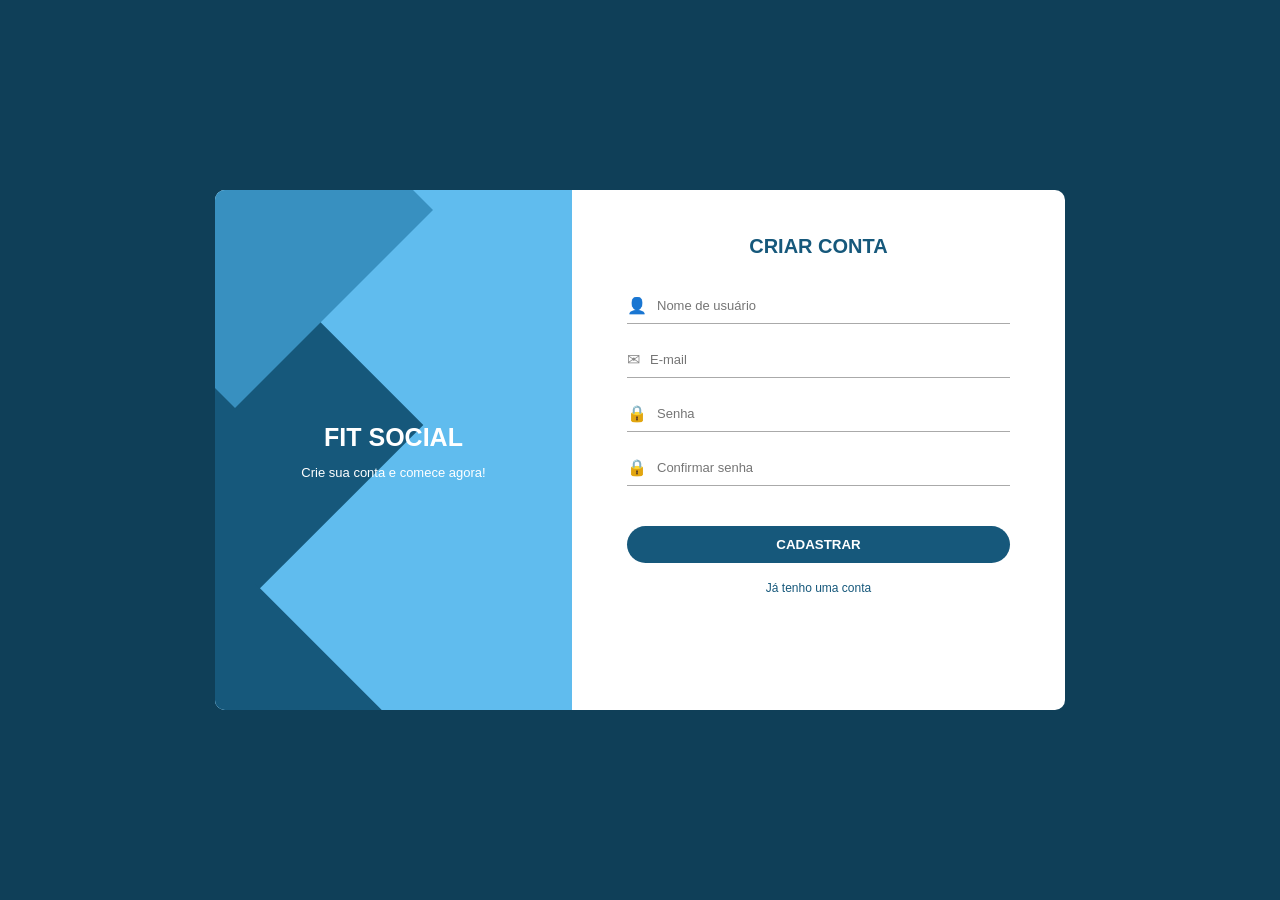
==== cadastro.html @ 0b752c4e "Add files via upload" ====
<!DOCTYPE html>
<html lang="pt-br">

<head>
    <meta charset="UTF-8">
    <meta name="viewport" content="width=device-width, initial-scale=1.0">

    <title>Cadastro - FitSocial</title>

    <style>

        * {
            box-sizing: border-box;
        }

        body {
            margin: 0;

            font-family: Arial, sans-serif;

            background: #0f3f58;

            display: flex;
            justify-content: center;
            align-items: center;

            min-height: 100vh;
        }


        .container {
            width: 850px;
            height: 520px;

            display: flex;

            background: white;

            border-radius: 10px;

            overflow: hidden;
        }


        /* =========================
           LADO ESQUERDO
        ========================= */

        .esquerda {
            width: 42%;

            background: #60bcee;

            position: relative;

            overflow: hidden;

            display: flex;

            align-items: center;
            justify-content: center;
        }


        .forma1 {
            position: absolute;

            width: 330px;
            height: 330px;

            background: #16587B;

            transform: rotate(45deg);

            left: -190px;
            top: 70px;
        }


        .forma2 {
            position: absolute;

            width: 280px;
            height: 280px;

            background: #3890c0;

            transform: rotate(45deg);

            left: -120px;
            top: -120px;
        }


        .forma3 {
            position: absolute;

            width: 250px;
            height: 250px;

            background: #16587B;

            transform: rotate(45deg);

            left: -130px;
            bottom: -130px;
        }


        .texto-esquerda {
            position: relative;

            z-index: 2;

            color: white;

            text-align: center;
        }


        .texto-esquerda h1 {
            font-size: 25px;

            margin-bottom: 10px;
        }


        .texto-esquerda p {
            font-size: 13px;
        }


        /* =========================
           LADO DIREITO
        ========================= */

        .direita {
            width: 58%;

            padding: 45px 55px;

            display: flex;

            flex-direction: column;

            align-items: center;
        }


        h2 {
            color: #16587B;

            font-size: 20px;

            margin: 0 0 30px;
        }


        .formulario {
            width: 100%;
        }


        .campo {
            display: flex;

            align-items: center;

            border-bottom: 1px solid #aaa;

            margin-bottom: 18px;
        }


        .campo span {
            color: #888;

            margin-right: 10px;

            font-size: 16px;
        }


        .campo input {
            width: 100%;

            border: none;

            outline: none;

            padding: 10px 0;

            font-size: 13px;
        }


        .erro {
            color: #d00000;

            font-size: 12px;

            margin-top: -10px;

            margin-bottom: 12px;

            min-height: 15px;
        }


        button {
            width: 100%;

            border: none;

            border-radius: 20px;

            padding: 11px;

            background: #16587B;

            color: white;

            font-weight: bold;

            cursor: pointer;

            margin-top: 5px;
        }


        button:hover {
            background: #124b69;
        }


        .voltar {
            margin-top: 18px;

            font-size: 12px;

            color: #16587B;

            text-decoration: none;
        }


        /* =========================
           RESPONSIVO
        ========================= */

        @media (max-width: 700px) {

            body {
                padding: 20px;
            }


            .container {
                width: 100%;

                height: auto;

                min-height: 520px;
            }


            .esquerda {
                display: none;
            }


            .direita {
                width: 100%;

                padding: 40px 30px;
            }

        }

    </style>

</head>


<body>


    <div class="container">


        <!-- =========================
             LADO ESQUERDO
        ========================= -->

        <div class="esquerda">

            <div class="forma1"></div>

            <div class="forma2"></div>

            <div class="forma3"></div>


            <div class="texto-esquerda">

                <h1>
                    FIT SOCIAL
                </h1>

                <p>
                    Crie sua conta e comece agora!
                </p>

            </div>

        </div>



        <!-- =========================
             LADO DIREITO
        ========================= -->

        <div class="direita">


            <h2>
                CRIAR CONTA
            </h2>


            <div class="formulario">


                <!-- NOME -->

                <div class="campo">

                    <span>👤</span>

                    <input
                        id="nome"
                        type="text"
                        placeholder="Nome de usuário"
                        autocomplete="name"
                    >

                </div>



                <!-- EMAIL -->

                <div class="campo">

                    <span>✉</span>

                    <input
                        id="email"
                        type="email"
                        placeholder="E-mail"
                        autocomplete="email"
                    >

                </div>



                <!-- SENHA -->

                <div class="campo">

                    <span>🔒</span>

                    <input
                        id="senha"
                        type="password"
                        placeholder="Senha"
                        autocomplete="new-password"
                    >

                </div>



                <!-- CONFIRMAR SENHA -->

                <div class="campo">

                    <span>🔒</span>

                    <input
                        id="confirmar"
                        type="password"
                        placeholder="Confirmar senha"
                        autocomplete="new-password"
                    >

                </div>



                <!-- MENSAGEM DE ERRO -->

                <div
                    class="erro"
                    id="erro"
                ></div>



                <!-- CADASTRAR -->

                <button onclick="cadastrar()">

                    CADASTRAR

                </button>


            </div>



            <a
                href="login.html"
                class="voltar"
            >
                Já tenho uma conta
            </a>


        </div>

    </div>



    <script>


        /* =========================
           FUNÇÃO DE CADASTRO
        ========================= */

        function cadastrar() {


            const nome =
                document
                    .getElementById("nome")
                    .value
                    .trim();


            const email =
                document
                    .getElementById("email")
                    .value
                    .trim()
                    .toLowerCase();


            const senha =
                document
                    .getElementById("senha")
                    .value;


            const confirmar =
                document
                    .getElementById("confirmar")
                    .value;


            const erro =
                document
                    .getElementById("erro");


            erro.innerText = "";



            /* =========================
               VALIDAR CAMPOS
            ========================= */

            if (
                !nome ||
                !email ||
                !senha ||
                !confirmar
            ) {

                erro.innerText =
                    "Preencha todos os campos!";

                return;
            }



            /* =========================
               VALIDAR EMAIL
            ========================= */

            if (!email.includes("@")) {

                erro.innerText =
                    "O e-mail precisa ter o @!";

                return;
            }


            if (!email.includes(".")) {

                erro.innerText =
                    "O e-mail precisa ter um ponto (.)!";

                return;
            }



            /* =========================
               VALIDAR SENHA
            ========================= */

            if (senha.length < 4) {

                erro.innerText =
                    "Senha muito curta! Use pelo menos 4 caracteres.";

                return;
            }


            if (senha !== confirmar) {

                erro.innerText =
                    "As senhas não coincidem!";

                return;
            }



            /* =========================
               PEGAR USUÁRIOS EXISTENTES
            ========================= */

            let usuarios = [];


            try {

                usuarios =
                    JSON.parse(
                        localStorage.getItem(
                            "fitSocialUsuarios"
                        )
                    ) || [];

            } catch (e) {

                usuarios = [];

            }



            /* =========================
               VERIFICAR EMAIL EXISTENTE
            ========================= */

            const usuarioExistente =
                usuarios.find(
                    usuario =>
                        usuario.email === email
                );


            if (usuarioExistente) {

                erro.innerText =
                    "Este e-mail já está cadastrado!";

                return;
            }



            /* =========================
               CRIAR NOVO USUÁRIO
            ========================= */

            const usuario = {

                id: Date.now(),

                nome: nome,

                email: email,

                senha: senha,

                fotoPerfil: "",

                seguidores: [],

                seguindo: [],

                dataCadastro:
                    new Date().toISOString()

            };



            /* =========================
               SALVAR USUÁRIO
            ========================= */

            usuarios.push(usuario);


            localStorage.setItem(

                "fitSocialUsuarios",

                JSON.stringify(usuarios)

            );



            /* =========================
               DEFINIR USUÁRIO LOGADO
            ========================= */

            sessionStorage.setItem(

                "usuario",

                JSON.stringify(usuario)

            );



            /* =========================
               MENSAGEM
            ========================= */

            alert(
                "Conta criada com sucesso!"
            );



            /* =========================
               IR PARA O PERFIL
            ========================= */

            window.location.href =
                "perfil.html";

        }


    </script>

</body>

</html>
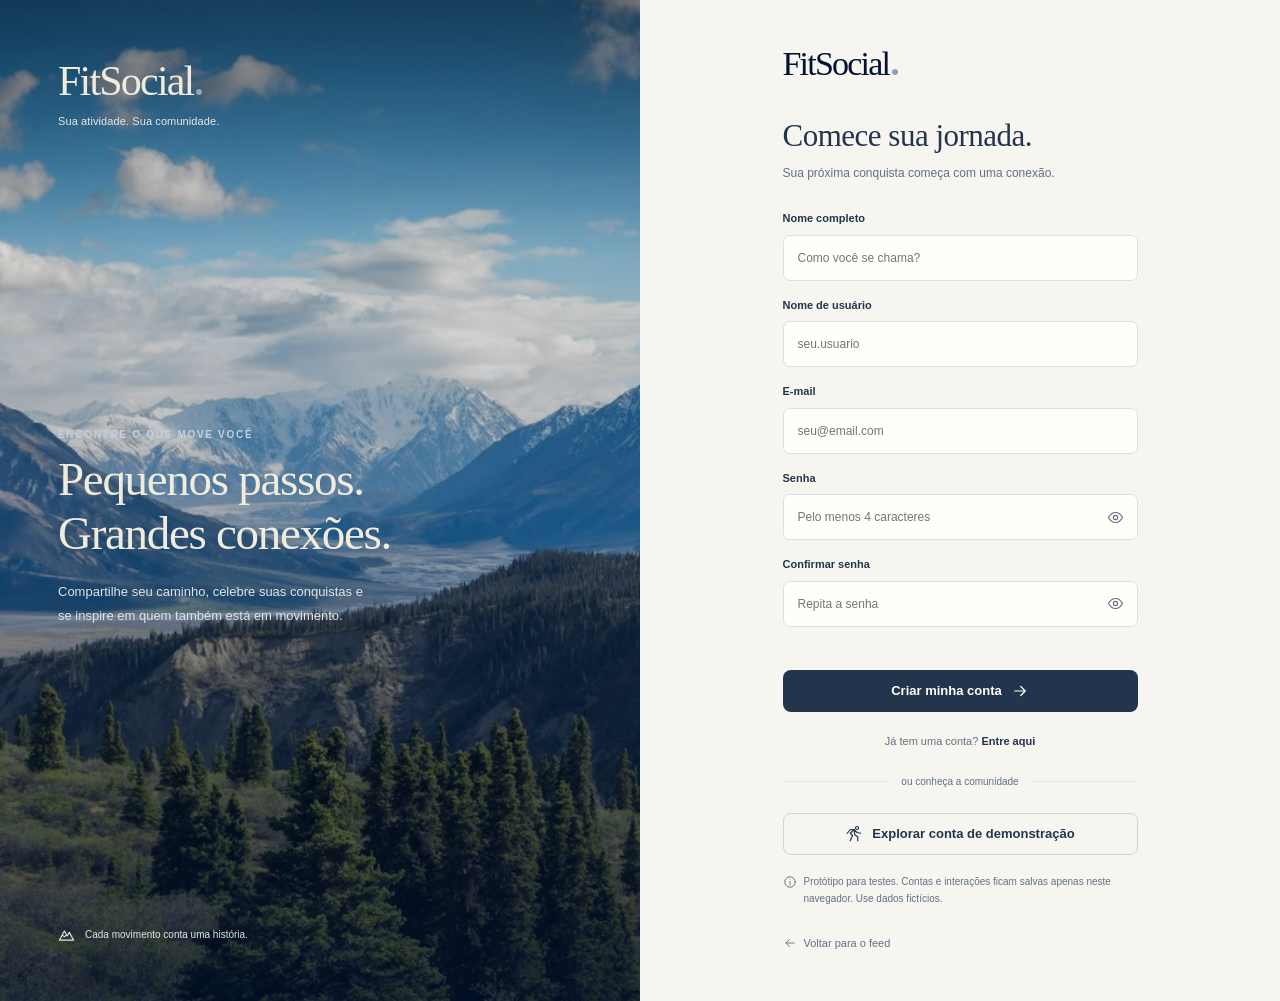
==== commit c050bbb8: "Add files via upload" ====
--- a/cadastro.html
+++ b/cadastro.html
@@ -1,677 +1,28 @@
 <!DOCTYPE html>
-<html lang="pt-br">
-
+<html lang="pt-BR">
 <head>
-    <meta charset="UTF-8">
-    <meta name="viewport" content="width=device-width, initial-scale=1.0">
-
-    <title>Cadastro - FitSocial</title>
-
-    <style>
-
-        * {
-            box-sizing: border-box;
-        }
-
-        body {
-            margin: 0;
-
-            font-family: Arial, sans-serif;
-
-            background: #0f3f58;
-
-            display: flex;
-            justify-content: center;
-            align-items: center;
-
-            min-height: 100vh;
-        }
-
-
-        .container {
-            width: 850px;
-            height: 520px;
-
-            display: flex;
-
-            background: white;
-
-            border-radius: 10px;
-
-            overflow: hidden;
-        }
-
-
-        /* =========================
-           LADO ESQUERDO
-        ========================= */
-
-        .esquerda {
-            width: 42%;
-
-            background: #60bcee;
-
-            position: relative;
-
-            overflow: hidden;
-
-            display: flex;
-
-            align-items: center;
-            justify-content: center;
-        }
-
-
-        .forma1 {
-            position: absolute;
-
-            width: 330px;
-            height: 330px;
-
-            background: #16587B;
-
-            transform: rotate(45deg);
-
-            left: -190px;
-            top: 70px;
-        }
-
-
-        .forma2 {
-            position: absolute;
-
-            width: 280px;
-            height: 280px;
-
-            background: #3890c0;
-
-            transform: rotate(45deg);
-
-            left: -120px;
-            top: -120px;
-        }
-
-
-        .forma3 {
-            position: absolute;
-
-            width: 250px;
-            height: 250px;
-
-            background: #16587B;
-
-            transform: rotate(45deg);
-
-            left: -130px;
-            bottom: -130px;
-        }
-
-
-        .texto-esquerda {
-            position: relative;
-
-            z-index: 2;
-
-            color: white;
-
-            text-align: center;
-        }
-
-
-        .texto-esquerda h1 {
-            font-size: 25px;
-
-            margin-bottom: 10px;
-        }
-
-
-        .texto-esquerda p {
-            font-size: 13px;
-        }
-
-
-        /* =========================
-           LADO DIREITO
-        ========================= */
-
-        .direita {
-            width: 58%;
-
-            padding: 45px 55px;
-
-            display: flex;
-
-            flex-direction: column;
-
-            align-items: center;
-        }
-
-
-        h2 {
-            color: #16587B;
-
-            font-size: 20px;
-
-            margin: 0 0 30px;
-        }
-
-
-        .formulario {
-            width: 100%;
-        }
-
-
-        .campo {
-            display: flex;
-
-            align-items: center;
-
-            border-bottom: 1px solid #aaa;
-
-            margin-bottom: 18px;
-        }
-
-
-        .campo span {
-            color: #888;
-
-            margin-right: 10px;
-
-            font-size: 16px;
-        }
-
-
-        .campo input {
-            width: 100%;
-
-            border: none;
-
-            outline: none;
-
-            padding: 10px 0;
-
-            font-size: 13px;
-        }
-
-
-        .erro {
-            color: #d00000;
-
-            font-size: 12px;
-
-            margin-top: -10px;
-
-            margin-bottom: 12px;
-
-            min-height: 15px;
-        }
-
-
-        button {
-            width: 100%;
-
-            border: none;
-
-            border-radius: 20px;
-
-            padding: 11px;
-
-            background: #16587B;
-
-            color: white;
-
-            font-weight: bold;
-
-            cursor: pointer;
-
-            margin-top: 5px;
-        }
-
-
-        button:hover {
-            background: #124b69;
-        }
-
-
-        .voltar {
-            margin-top: 18px;
-
-            font-size: 12px;
-
-            color: #16587B;
-
-            text-decoration: none;
-        }
-
-
-        /* =========================
-           RESPONSIVO
-        ========================= */
-
-        @media (max-width: 700px) {
-
-            body {
-                padding: 20px;
-            }
-
-
-            .container {
-                width: 100%;
-
-                height: auto;
-
-                min-height: 520px;
-            }
-
-
-            .esquerda {
-                display: none;
-            }
-
-
-            .direita {
-                width: 100%;
-
-                padding: 40px 30px;
-            }
-
-        }
-
-    </style>
-
+  <meta charset="UTF-8">
+  <meta name="viewport" content="width=device-width, initial-scale=1, viewport-fit=cover">
+  <meta name="theme-color" content="#23354d">
+  <meta name="description" content="FitSocial: sua atividade, sua comunidade. Compartilhe seus esportes e celebre cada conquista.">
+  <title>Criar conta | FitSocial</title>
+  <link rel="icon" href="img/favicon.svg" type="image/svg+xml">
+  <link rel="stylesheet" href="css/app.css">
+  <link rel="stylesheet" href="css/responsive.css">
+  <script src="data/exemplos.js" defer></script>
+  <script src="js/icons.js" defer></script>
+  <script src="js/store.js" defer></script>
+  <script src="js/app.js" defer></script>
+  <script src="js/feed.js" defer></script>
+  <script src="js/community.js" defer></script>
+  <script src="js/compose.js" defer></script>
+  <script src="js/auth.js" defer></script>
 </head>
-
-
-<body>
-
-
-    <div class="container">
-
-
-        <!-- =========================
-             LADO ESQUERDO
-        ========================= -->
-
-        <div class="esquerda">
-
-            <div class="forma1"></div>
-
-            <div class="forma2"></div>
-
-            <div class="forma3"></div>
-
-
-            <div class="texto-esquerda">
-
-                <h1>
-                    FIT SOCIAL
-                </h1>
-
-                <p>
-                    Crie sua conta e comece agora!
-                </p>
-
-            </div>
-
-        </div>
-
-
-
-        <!-- =========================
-             LADO DIREITO
-        ========================= -->
-
-        <div class="direita">
-
-
-            <h2>
-                CRIAR CONTA
-            </h2>
-
-
-            <div class="formulario">
-
-
-                <!-- NOME -->
-
-                <div class="campo">
-
-                    <span>👤</span>
-
-                    <input
-                        id="nome"
-                        type="text"
-                        placeholder="Nome de usuário"
-                        autocomplete="name"
-                    >
-
-                </div>
-
-
-
-                <!-- EMAIL -->
-
-                <div class="campo">
-
-                    <span>✉</span>
-
-                    <input
-                        id="email"
-                        type="email"
-                        placeholder="E-mail"
-                        autocomplete="email"
-                    >
-
-                </div>
-
-
-
-                <!-- SENHA -->
-
-                <div class="campo">
-
-                    <span>🔒</span>
-
-                    <input
-                        id="senha"
-                        type="password"
-                        placeholder="Senha"
-                        autocomplete="new-password"
-                    >
-
-                </div>
-
-
-
-                <!-- CONFIRMAR SENHA -->
-
-                <div class="campo">
-
-                    <span>🔒</span>
-
-                    <input
-                        id="confirmar"
-                        type="password"
-                        placeholder="Confirmar senha"
-                        autocomplete="new-password"
-                    >
-
-                </div>
-
-
-
-                <!-- MENSAGEM DE ERRO -->
-
-                <div
-                    class="erro"
-                    id="erro"
-                ></div>
-
-
-
-                <!-- CADASTRAR -->
-
-                <button onclick="cadastrar()">
-
-                    CADASTRAR
-
-                </button>
-
-
-            </div>
-
-
-
-            <a
-                href="login.html"
-                class="voltar"
-            >
-                Já tenho uma conta
-            </a>
-
-
-        </div>
-
-    </div>
-
-
-
-    <script>
-
-
-        /* =========================
-           FUNÇÃO DE CADASTRO
-        ========================= */
-
-        function cadastrar() {
-
-
-            const nome =
-                document
-                    .getElementById("nome")
-                    .value
-                    .trim();
-
-
-            const email =
-                document
-                    .getElementById("email")
-                    .value
-                    .trim()
-                    .toLowerCase();
-
-
-            const senha =
-                document
-                    .getElementById("senha")
-                    .value;
-
-
-            const confirmar =
-                document
-                    .getElementById("confirmar")
-                    .value;
-
-
-            const erro =
-                document
-                    .getElementById("erro");
-
-
-            erro.innerText = "";
-
-
-
-            /* =========================
-               VALIDAR CAMPOS
-            ========================= */
-
-            if (
-                !nome ||
-                !email ||
-                !senha ||
-                !confirmar
-            ) {
-
-                erro.innerText =
-                    "Preencha todos os campos!";
-
-                return;
-            }
-
-
-
-            /* =========================
-               VALIDAR EMAIL
-            ========================= */
-
-            if (!email.includes("@")) {
-
-                erro.innerText =
-                    "O e-mail precisa ter o @!";
-
-                return;
-            }
-
-
-            if (!email.includes(".")) {
-
-                erro.innerText =
-                    "O e-mail precisa ter um ponto (.)!";
-
-                return;
-            }
-
-
-
-            /* =========================
-               VALIDAR SENHA
-            ========================= */
-
-            if (senha.length < 4) {
-
-                erro.innerText =
-                    "Senha muito curta! Use pelo menos 4 caracteres.";
-
-                return;
-            }
-
-
-            if (senha !== confirmar) {
-
-                erro.innerText =
-                    "As senhas não coincidem!";
-
-                return;
-            }
-
-
-
-            /* =========================
-               PEGAR USUÁRIOS EXISTENTES
-            ========================= */
-
-            let usuarios = [];
-
-
-            try {
-
-                usuarios =
-                    JSON.parse(
-                        localStorage.getItem(
-                            "fitSocialUsuarios"
-                        )
-                    ) || [];
-
-            } catch (e) {
-
-                usuarios = [];
-
-            }
-
-
-
-            /* =========================
-               VERIFICAR EMAIL EXISTENTE
-            ========================= */
-
-            const usuarioExistente =
-                usuarios.find(
-                    usuario =>
-                        usuario.email === email
-                );
-
-
-            if (usuarioExistente) {
-
-                erro.innerText =
-                    "Este e-mail já está cadastrado!";
-
-                return;
-            }
-
-
-
-            /* =========================
-               CRIAR NOVO USUÁRIO
-            ========================= */
-
-            const usuario = {
-
-                id: Date.now(),
-
-                nome: nome,
-
-                email: email,
-
-                senha: senha,
-
-                fotoPerfil: "",
-
-                seguidores: [],
-
-                seguindo: [],
-
-                dataCadastro:
-                    new Date().toISOString()
-
-            };
-
-
-
-            /* =========================
-               SALVAR USUÁRIO
-            ========================= */
-
-            usuarios.push(usuario);
-
-
-            localStorage.setItem(
-
-                "fitSocialUsuarios",
-
-                JSON.stringify(usuarios)
-
-            );
-
-
-
-            /* =========================
-               DEFINIR USUÁRIO LOGADO
-            ========================= */
-
-            sessionStorage.setItem(
-
-                "usuario",
-
-                JSON.stringify(usuario)
-
-            );
-
-
-
-            /* =========================
-               MENSAGEM
-            ========================= */
-
-            alert(
-                "Conta criada com sucesso!"
-            );
-
-
-
-            /* =========================
-               IR PARA O PERFIL
-            ========================= */
-
-            window.location.href =
-                "perfil.html";
-
-        }
-
-
-    </script>
-
+<body data-page="register">
+  <a class="skip-link" href="#main">Ir para o conteúdo</a>
+  <div id="app"><div class="loading">FitSocial <span>Preparando sua comunidade...</span></div></div>
+  <div id="toast" class="toast" role="status" aria-live="polite"></div>
+  <dialog id="modal" aria-labelledby="modal-title"></dialog>
+  <noscript>Ative o JavaScript para usar o FitSocial. Seus dados são salvos neste navegador.</noscript>
 </body>
-
-</html>+</html>
--- a/css/app.css
+++ b/css/app.css
@@ -0,0 +1,353 @@
+:root {
+  --moonlight: #f0ecdd;
+  --frost: #8ba3c5;
+  --steel: #495b7d;
+  --storm: #23354d;
+  --oxford: #02122f;
+  --bg: #f6f5f0;
+  --surface: #fffefa;
+  --text: #23354d;
+  --muted: #647084;
+  --line: #e5e6e2;
+  --soft: #edf1f5;
+  --danger: #a24146;
+  --radius: 14px;
+}
+* { box-sizing: border-box; }
+html { scroll-behavior: smooth; }
+body { margin: 0; font-family: 'Segoe UI', Arial, sans-serif; color: var(--text); background: var(--bg); font-size: 14px; line-height: 1.5; }
+button, input, textarea, select { font: inherit; }
+button, a, input, select, textarea { -webkit-tap-highlight-color: transparent; }
+button, a { touch-action: manipulation; }
+button { cursor: pointer; }
+button:disabled { opacity: .55; cursor: wait; }
+a { color: inherit; text-decoration: none; }
+a:hover { color: var(--steel); }
+button { color: inherit; }
+img { display: block; max-width: 100%; }
+button { border: 0; background: none; }
+h1, h2, h3, p { margin: 0; }
+h1, h2, h3 { line-height: 1.25; }
+input, textarea, select { min-width: 0; }
+input, textarea, select { color: var(--text); }
+textarea { resize: vertical; }
+:focus-visible { outline: 3px solid var(--frost); outline-offset: 4px; }
+::selection { background: #dbe4ef; }
+[hidden] { display: none !important; }
+.icon { width: 22px; height: 22px; flex: 0 0 auto; vertical-align: middle; }
+.sr-only { position: absolute; width: 1px; height: 1px; padding: 0; margin: -1px; overflow: hidden; clip: rect(0, 0, 0, 0); white-space: nowrap; border: 0; }
+.skip-link { position: fixed; top: -100px; left: 16px; z-index: 100; background: var(--storm); color: white; padding: 12px; border-radius: 8px; }
+.skip-link:focus { top: 12px; }
+.loading { min-height: 100vh; display: flex; flex-direction: column; align-items: center; justify-content: center; font: 38px Georgia, serif; gap: 12px; }
+.loading span { font: 14px 'Segoe UI', sans-serif; color: var(--muted); }
+.brand { font: 37px Georgia, 'Times New Roman', serif; letter-spacing: -1.8px; display: inline-flex; align-items: baseline; color: var(--oxford); line-height: 1.1; }
+.brand-dot { width: 6px; height: 6px; border-radius: 50%; background: var(--frost); display: inline-block; margin-left: 3px; }
+.brand-caption { font-size: 11px; color: var(--muted); margin-top: 9px; letter-spacing: .1px; }
+.sidebar { position: fixed; z-index: 20; inset: 0 auto 0 0; width: 244px; padding: 40px 26px 22px; background: var(--surface); border-right: 1px solid var(--line); display: flex; flex-direction: column; }
+.sidebar nav { display: flex; flex-direction: column; gap: 9px; margin-top: 46px; }
+.nav-link { display: flex; align-items: center; gap: 15px; padding: 13px 17px; border-radius: 9px; color: var(--muted); font-weight: 500; transition: background .15s, color .15s; }
+.nav-link:hover { background: var(--soft); color: var(--storm); }
+.nav-link.active { background: #e8eef4; color: var(--storm); font-weight: 650; }
+.nav-link.active .icon { stroke-width: 2; }
+.sidebar .nav-create { display: none; }
+.button { background: var(--storm); color: #fffefa; border: 1px solid transparent; border-radius: 8px; padding: 11px 18px; display: inline-flex; align-items: center; justify-content: center; gap: 9px; font-weight: 600; font-size: 13px; line-height: 1.4; transition: background .15s, transform .15s; text-align: center; min-height: 42px; }
+.button:hover { background: var(--oxford); color: white; }
+.button .icon { width: 18px; height: 18px; }
+.button.secondary { background: #e9eef3; color: var(--steel); border-color: transparent; }
+.button.secondary:hover { background: #dce5ef; color: var(--storm); }
+.button.outline { background: transparent; border-color: #ccd2dc; color: var(--storm); }
+.button.outline:hover { background: var(--soft); }
+.button.full { width: 100%; }
+.button.compact { min-height: 32px; padding: 6px 11px; font-size: 11px; gap: 4px; border-radius: 6px; }
+.button.compact .icon { width: 13px; height: 13px; }
+.button.following { background: transparent; color: var(--muted); border-color: var(--line); }
+.button.following:hover { background: var(--soft); }
+.publish-sidebar { margin-top: 30px; min-height: 44px; }
+.sidebar-bottom { margin-top: auto; padding-top: 35px; }
+.sidebar-note { padding: 20px 16px; border: 1px solid var(--line); border-radius: 10px; background: var(--bg); margin-bottom: 26px; }
+.sidebar-note > .icon { color: var(--steel); width: 32px; height: 32px; margin-bottom: 10px; }
+.sidebar-note p { font-size: 12px; color: var(--muted); line-height: 1.8; }
+.sidebar-note strong { color: var(--steel); font-weight: 500; }
+.account { display: flex; gap: 10px; align-items: center; padding-top: 20px; border-top: 1px solid var(--line); }
+.account > span:not(.avatar) { min-width: 0; flex: 1; }
+.account strong { display: block; font-size: 12px; overflow: hidden; text-overflow: ellipsis; white-space: nowrap; }
+.account small { display: block; font-size: 10px; color: var(--muted); }
+.account > .icon { width: 15px; height: 15px; }
+.logout-link { margin: 15px 0 0 49px; display: flex; gap: 6px; align-items: center; font-size: 11px; color: var(--muted); }
+.logout-link .icon { width: 14px; height: 14px; }
+.demo-sidebar { margin-top: 10px; width: 100%; font-size: 11px !important; }
+.workspace { margin-left: 244px; }
+.topbar { height: 80px; padding: 0 44px; border-bottom: 1px solid var(--line); display: flex; align-items: center; justify-content: space-between; background: var(--surface); }
+.topbar-label { font-size: 12px; color: var(--muted); }
+.topbar-right { display: flex; gap: 20px; align-items: center; }
+.today { color: var(--muted); font-size: 11px; }
+.topbar-divider { height: 20px; width: 1px; background: var(--line); }
+.icon-button { min-width: 36px; height: 36px; display: inline-flex; align-items: center; justify-content: center; border-radius: 8px; padding: 7px; }
+.icon-button:hover { background: var(--soft); }
+.mobile-brand, .mobile-nav { display: none; }
+.main { padding: 34px 44px 24px; max-width: 1320px; margin: 0 auto; min-height: calc(100vh - 146px); }
+.page-header { display: flex; justify-content: space-between; align-items: center; gap: 20px; margin-bottom: 30px; }
+.eyebrow { font-size: 10px; font-weight: 600; text-transform: uppercase; letter-spacing: 1.7px; color: var(--steel); margin-bottom: 10px; display: block; }
+.page-title { font: 34px Georgia, 'Times New Roman', serif; letter-spacing: -.8px; color: var(--storm); }
+.page-subtitle { margin-top: 9px; font-size: 12px; color: var(--muted); }
+.feed-layout { display: grid; grid-template-columns: minmax(0, 1fr) 288px; gap: 26px; align-items: start; }
+.feed-column { min-width: 0; }
+.card { background: var(--surface); border: 1px solid var(--line); border-radius: var(--radius); }
+.composer-shortcut { padding: 16px 19px; margin-bottom: 22px; display: flex; align-items: center; gap: 12px; }
+.composer-shortcut > a:nth-child(2) { flex: 1; padding: 10px 13px; border-radius: 7px; font-size: 12px; color: var(--muted); background: var(--bg); }
+.composer-shortcut .icon-button { color: var(--steel); }
+.avatar { width: 41px; height: 41px; border-radius: 50%; display: inline-flex; align-items: center; justify-content: center; flex: 0 0 auto; background: #e2e8ef; color: var(--steel); overflow: hidden; font-weight: 600; font-size: 13px; }
+.avatar img { width: 100%; height: 100%; object-fit: cover; }
+.avatar.small-avatar { width: 32px; height: 32px; font-size: 10px; }
+.avatar.large-avatar { width: 92px; height: 92px; font-size: 27px; border: 5px solid var(--surface); box-shadow: 0 0 0 1px var(--line); }
+.feed-tabs { display: flex; gap: 25px; align-items: center; border-bottom: 1px solid var(--line); margin-bottom: 21px; }
+.tab { padding: 0 3px 14px; font-size: 12px; color: var(--muted); border-bottom: 2px solid transparent; display: inline-flex; align-items: center; justify-content: center; gap: 7px; }
+.tab.active { border-color: var(--storm); color: var(--storm); font-weight: 650; }
+.tab .icon { width: 16px; height: 16px; }
+.feed-count { margin-left: auto; font-size: 10px; color: var(--muted); padding-bottom: 12px; }
+.post { margin-bottom: 21px; overflow: hidden; }
+.post-header { display: flex; justify-content: space-between; align-items: center; gap: 10px; padding: 20px 21px 0; }
+.person-link { display: flex; align-items: center; gap: 11px; min-width: 0; }
+.person-info { min-width: 0; display: flex; flex-direction: column; }
+.person-info strong { font-size: 12px; font-weight: 650; overflow-wrap: anywhere; }
+.person-info > span { font-size: 10px; color: var(--muted); margin-top: 3px; }
+.post-caption { margin: 15px 21px 17px; line-height: 1.8; font-size: 12px; white-space: pre-wrap; overflow-wrap: anywhere; }
+.post-photos { display: flex; overflow-x: auto; scroll-snap-type: x mandatory; }
+.photo-button { padding: 0; width: 100%; flex: 0 0 100%; scroll-snap-align: start; background: var(--soft); overflow: hidden; }
+.photo-button img { width: 100%; height: 290px; object-fit: cover; }
+.multiple-photos .photo-button { flex-basis: 88%; border-right: 4px solid var(--surface); }
+.activity-strip { padding: 13px 21px; margin: 0 0 0; display: flex; align-items: center; justify-content: space-between; gap: 10px; background: #f0f3f5; }
+.activity-sport { display: inline-flex; gap: 7px; align-items: center; font-size: 11px; font-weight: 600; }
+.activity-sport .icon { width: 19px; height: 19px; color: var(--steel); }
+.activity-metrics { display: flex; align-items: center; gap: 16px; font-size: 10px; color: var(--muted); }
+.activity-metrics > span { display: inline-flex; gap: 4px; align-items: center; }
+.activity-metrics strong { font-weight: 650; color: var(--storm); font-size: 12px; }
+.activity-metrics .icon { width: 13px; height: 13px; }
+.post-location { padding: 10px 21px 0; display: flex; align-items: center; gap: 5px; font-size: 10px; color: var(--muted); overflow-wrap: anywhere; }
+.post-location .icon { width: 13px; height: 13px; }
+.post-actions { display: flex; gap: 20px; align-items: center; margin: 12px 21px 0; padding: 11px 0 13px; border-top: 1px solid var(--line); }
+.post-action { padding: 4px 0; display: inline-flex; align-items: center; gap: 7px; font-size: 10px; color: var(--muted); min-height: 29px; }
+.post-action .icon { width: 19px; height: 19px; }
+.post-action:hover { color: var(--storm); }
+.post-action.liked { color: #a54e5b; }
+.post-action.liked .icon { fill: #a54e5b; }
+.share-action { margin-left: auto; }
+.side-panel { padding: 21px; margin-bottom: 20px; }
+.section-heading { display: flex; align-items: center; justify-content: space-between; gap: 10px; margin-bottom: 18px; }
+.section-heading h2, .section-heading h3 { font-size: 13px; font-weight: 650; }
+.section-heading > a { font-size: 10px; color: var(--steel); }
+.section-heading > span { font-size: 9px; color: var(--muted); }
+.movement-panel { background: var(--storm); color: var(--moonlight); border-color: var(--storm); position: relative; overflow: hidden; }
+.movement-panel .eyebrow { color: #bdcce0; font-size: 9px; letter-spacing: 1.3px; }
+.movement-panel h2 { font: 23px Georgia, serif; }
+.movement-stats { display: grid; grid-template-columns: 1fr 1fr; margin: 24px 0 18px; }
+.movement-stats > div + div { border-left: 1px solid #536074; padding-left: 20px; }
+.movement-stats strong { display: block; font-weight: 500; font-size: 26px; line-height: 1.2; }
+.movement-stats strong small { font-size: 11px; font-weight: 400; color: #bdcce0; }
+.movement-stats span { display: block; font-size: 10px; margin-top: 7px; color: #bdcce0; }
+.movement-panel > p { border-top: 1px solid #536074; padding-top: 13px; font-size: 10px; color: #bdcce0; }
+.movement-panel > p.guest-movement { margin: 18px 0; line-height: 1.8; }
+.user-row { display: flex; align-items: center; justify-content: space-between; gap: 10px; padding: 12px 0; }
+.user-row + .user-row { border-top: 1px solid var(--line); }
+.side-panel .user-row { padding: 10px 0; }
+.side-panel .avatar { width: 33px; height: 33px; }
+.side-panel .person-link { gap: 9px; }
+.side-panel .person-info strong { font-size: 11px; }
+.side-panel .person-info > span { font-size: 9px; }
+.side-panel .follow-button { padding: 5px 8px; font-size: 10px; }
+.side-panel .follow-button .icon { display: none; }
+.sport-chips { display: flex; flex-wrap: wrap; gap: 8px; }
+.sport-chip { display: inline-flex; gap: 5px; align-items: center; border: 1px solid var(--line); border-radius: 6px; padding: 7px 9px; font-size: 10px; color: var(--steel); background: var(--surface); }
+.sport-chip .icon { width: 15px; height: 15px; }
+.sport-chip:hover, .sport-chip.active { background: #e6edf4; border-color: #c3cfde; color: var(--storm); }
+.community-note { display: flex; gap: 9px; align-items: flex-start; padding: 0 10px; font-size: 10px; line-height: 1.8; color: var(--muted); }
+.community-note .icon { width: 16px; height: 16px; margin-top: 2px; }
+.page-footer { font-size: 10px; display: flex; gap: 10px; align-items: center; justify-content: center; color: var(--muted); padding: 16px 24px 25px; }
+.page-footer span { font-family: Georgia, serif; color: var(--steel); font-size: 13px; }
+.text-button { padding: 0; color: var(--steel); font-size: 12px; font-weight: 600; }
+.text-button:hover { text-decoration: underline; }
+.muted { color: var(--muted); }
+.small { font-size: 11px; }
+.center { text-align: center; }
+.empty-state { padding: 45px 22px; text-align: center; }
+.empty-state > .icon { color: var(--frost); width: 39px; height: 39px; margin-bottom: 15px; }
+.empty-state h3 { font-size: 16px; margin-bottom: 9px; }
+.empty-state p { color: var(--muted); font-size: 12px; max-width: 360px; margin: 0 auto 20px; }
+.empty-state .button { margin-top: 5px; }
+.search-field { display: flex; gap: 10px; align-items: center; border: 1px solid var(--line); background: var(--surface); border-radius: 9px; padding: 12px 15px; }
+.search-field .icon { width: 19px; height: 19px; color: var(--muted); }
+.search-field input { background: transparent; border: 0; outline: 0; width: 100%; font-size: 12px; }
+.search-field:focus-within { border-color: var(--frost); box-shadow: 0 0 0 3px #8ba3c522; }
+.explore-search { margin-bottom: 24px; max-width: 680px; }
+.explore-tabs { margin-bottom: 23px; }
+.explore-layout { display: grid; grid-template-columns: minmax(0, 1fr) 300px; gap: 26px; }
+.people-card { padding: 6px 22px; }
+.people-card .user-row { padding: 19px 0; }
+.people-card .person-info strong { font-size: 13px; }
+.people-card .person-info > span { font-size: 11px; }
+.search-section { margin-top: 28px; }
+.search-section > h2 { margin-bottom: 17px; font-size: 16px; }
+.sport-grid { display: grid; grid-template-columns: repeat(3, minmax(0, 1fr)); gap: 13px; }
+.sport-tile { padding: 22px 16px; text-align: left; transition: border-color .15s; display: flex; flex-direction: column; gap: 9px; }
+.sport-tile:hover, .sport-tile.active { border-color: var(--frost); background: #edf1f5; }
+.sport-tile > .icon { width: 30px; height: 30px; color: var(--steel); margin-bottom: 8px; }
+.sport-tile strong { font-size: 13px; }
+.sport-tile small { font-size: 10px; color: var(--muted); }
+.selected-sport-bar { display: flex; align-items: center; gap: 10px; margin-bottom: 20px; font-size: 13px; }
+.selected-sport-bar button { margin-left: auto; }
+.narrow-page { max-width: 760px; margin: auto; }
+.compose-card { padding: 26px; }
+.compose-author { margin-bottom: 23px; }
+.compose-tabs { margin-bottom: 25px; }
+.field { display: flex; flex-direction: column; gap: 8px; margin-bottom: 19px; font-size: 12px; font-weight: 600; }
+.field > small, .field-hint { color: var(--muted); font-size: 10px; font-weight: 400; line-height: 1.6; }
+.field input, .field textarea, .field select { width: 100%; border: 1px solid #dde0e3; background: #fbfaf7; border-radius: 7px; padding: 12px; outline: 0; font-weight: 400; font-size: 12px; }
+.field input:focus, .field textarea:focus, .field select:focus { border-color: var(--frost); box-shadow: 0 0 0 3px #8ba3c522; }
+.field textarea { min-height: 110px; }
+.form-row { display: grid; grid-template-columns: 1fr 1fr; gap: 18px; }
+.field-with-unit { display: flex; gap: 8px; }
+.field-with-unit select { width: 85px; }
+.field-with-icon { display: flex; align-items: center; gap: 8px; }
+.field-with-icon input { flex: 1; }
+.upload-area { position: relative; background: var(--bg); border: 1px dashed #bac6d5; border-radius: 10px; padding: 30px; text-align: center; cursor: pointer; display: block; margin-bottom: 21px; }
+.upload-area > .icon { width: 30px; height: 30px; margin-bottom: 9px; color: var(--steel); }
+.upload-area strong { font-size: 12px; display: block; font-weight: 600; }
+.upload-area span { display: block; margin-top: 5px; color: var(--muted); font-size: 10px; }
+.upload-area input, .profile-photo-control input { position: absolute; width: 1px; height: 1px; opacity: 0; }
+.upload-area:focus-within { outline: 3px solid var(--frost); outline-offset: 3px; }
+.upload-previews { display: grid; grid-template-columns: repeat(3, 1fr); gap: 10px; margin-bottom: 20px; }
+.upload-preview { position: relative; }
+.upload-preview img { height: 130px; width: 100%; object-fit: cover; border-radius: 8px; }
+.upload-preview button { position: absolute; top: 6px; right: 6px; background: #fffefaed; min-width: 28px; height: 28px; padding: 5px; }
+.upload-preview .icon { width: 15px; height: 15px; }
+.form-divider { border: 0; border-top: 1px solid var(--line); margin: 24px 0; }
+.form-section-title { font-size: 13px; margin-bottom: 20px; display: flex; gap: 8px; align-items: center; }
+.form-section-title .icon { color: var(--steel); width: 18px; height: 18px; }
+.form-actions { display: flex; align-items: center; justify-content: space-between; gap: 14px; margin-top: 27px; padding-top: 22px; border-top: 1px solid var(--line); }
+.form-actions > span { font-size: 10px; color: var(--muted); display: inline-flex; gap: 5px; align-items: center; }
+.form-actions > span .icon { width: 14px; height: 14px; }
+.form-error { color: var(--danger); font-size: 12px; min-height: 18px; margin: 9px 0; }
+.profile-card { overflow: hidden; margin-bottom: 24px; }
+.profile-cover { height: 164px; background: var(--steel) url('../img/montanhas.jpg') center 50% / cover; position: relative; }
+.profile-cover:after { content: ''; position: absolute; inset: 0; background: #02122f26; }
+.profile-details { padding: 0 30px 27px; }
+.profile-top { display: flex; align-items: flex-end; justify-content: space-between; gap: 15px; margin-top: -44px; position: relative; }
+.profile-top .button { margin-bottom: 5px; }
+.profile-name { margin-top: 16px; font-size: 23px; }
+.profile-handle { color: var(--muted); margin-top: 5px; font-size: 12px; }
+.profile-bio { white-space: pre-wrap; overflow-wrap: anywhere; margin-top: 14px; line-height: 1.8; max-width: 550px; font-size: 12px; }
+.profile-counts { display: flex; gap: 27px; margin-top: 22px; }
+.profile-counts button, .profile-counts > span { font-size: 11px; padding: 0; color: var(--muted); text-align: left; }
+.profile-counts strong { color: var(--storm); font-size: 14px; margin-right: 4px; }
+.profile-layout { display: grid; grid-template-columns: minmax(0, 1fr) 260px; gap: 26px; align-items: start; }
+.profile-statistics { padding: 22px; }
+.profile-statistics > h2 { font-size: 13px; margin-bottom: 19px; }
+.stat-row { display: flex; gap: 13px; align-items: center; padding: 16px 0; border-top: 1px solid var(--line); }
+.stat-row > .icon { width: 26px; height: 26px; color: var(--steel); }
+.stat-row strong { font-size: 23px; font-weight: 500; display: block; }
+.stat-row small { font-size: 10px; color: var(--muted); display: block; margin-top: 3px; }
+.profile-grid { display: grid; grid-template-columns: repeat(3, 1fr); gap: 8px; }
+.profile-grid a { position: relative; aspect-ratio: 1; overflow: hidden; border-radius: 7px; background: var(--soft); display: flex; align-items: center; justify-content: center; }
+.profile-grid img { width: 100%; height: 100%; object-fit: cover; transition: transform .2s; }
+.profile-grid a:hover img { transform: scale(1.04); }
+.profile-grid a > .icon { width: 45px; height: 45px; color: var(--steel); }
+.profile-grid .grid-label { position: absolute; left: 8px; bottom: 8px; background: #fffefae6; color: var(--storm); padding: 3px 7px; font-size: 9px; border-radius: 4px; }
+.view-toggle { margin-left: auto; margin-bottom: 6px; color: var(--muted); }
+.profile-chat { margin-left: 8px; }
+.profile-logout { display: inline-flex; align-items: center; gap: 7px; margin-top: 20px; }
+.profile-logout .icon { width: 16px; height: 16px; }
+.detail-title { margin-top: 18px; }
+.modal-feedback { margin: 12px 0; padding: 10px 12px; border-radius: 7px; background: #f5e6e6; color: var(--danger); font-size: 12px; }
+.profile-photo-control { margin: 5px auto 22px; position: relative; width: fit-content; cursor: pointer; display: block; }
+.profile-photo-control > .icon { position: absolute; right: 0; bottom: 5px; padding: 6px; width: 30px; height: 30px; color: white; background: var(--storm); border-radius: 50%; border: 2px solid white; }
+.chat-layout { display: grid; grid-template-columns: 310px minmax(0, 1fr); min-height: 570px; height: min(640px, calc(100dvh - 230px)); overflow: hidden; }
+.chat-sidebar { border-right: 1px solid var(--line); display: flex; flex-direction: column; min-height: 0; }
+.chat-sidebar-header { padding: 21px 18px 16px; }
+.chat-sidebar-header .section-heading { margin-bottom: 14px; }
+.chat-sidebar-header .search-field { padding: 9px 10px; background: var(--bg); }
+.chat-contact-list { overflow-y: auto; flex: 1; }
+.chat-contact { display: flex; align-items: center; gap: 10px; padding: 18px; width: 100%; border-left: 3px solid transparent; text-align: left; }
+.chat-contact.active { background: #edf1f5; border-left-color: var(--steel); }
+.chat-contact:hover { background: #f0f3f5; }
+.chat-contact .person-info { flex: 1; min-width: 0; }
+.chat-contact .person-info > span { white-space: nowrap; overflow: hidden; text-overflow: ellipsis; max-width: 175px; }
+.chat-contact > small { font-size: 9px; color: var(--muted); align-self: flex-start; padding-top: 2px; }
+.chat-sidebar-note { padding: 16px 18px; border-top: 1px solid var(--line); display: flex; align-items: flex-start; gap: 7px; font-size: 10px; color: var(--muted); }
+.chat-sidebar-note .icon { width: 14px; height: 14px; margin-top: 2px; }
+.chat-pane { min-width: 0; min-height: 0; display: flex; flex-direction: column; background: #fcfbf8; }
+.chat-pane > .empty-state { margin: auto; }
+.chat-header { display: flex; gap: 12px; align-items: center; background: var(--surface); border-bottom: 1px solid var(--line); padding: 17px 24px; }
+.chat-header .person-info > span { color: var(--steel); }
+.chat-back { display: none; }
+.chat-messages { padding: 23px 26px; overflow-y: auto; flex: 1; display: flex; flex-direction: column; gap: 14px; }
+.chat-date { align-self: center; color: var(--muted); font-size: 9px; margin: 6px 0 14px; }
+.bubble { max-width: 82%; align-self: flex-start; background: #e9eef3; border-radius: 2px 12px 12px 12px; padding: 12px 14px; font-size: 12px; }
+.bubble.mine { align-self: flex-end; background: var(--storm); color: white; border-radius: 12px 2px 12px 12px; }
+.bubble p { white-space: pre-wrap; overflow-wrap: anywhere; }
+.bubble small { display: block; text-align: right; font-size: 9px; opacity: .65; margin-top: 5px; }
+.chat-form { padding: 16px 20px; border-top: 1px solid var(--line); background: var(--surface); display: flex; gap: 10px; }
+.chat-form input { flex: 1; background: var(--bg); border: 1px solid var(--line); border-radius: 7px; padding: 11px 13px; font-size: 12px; }
+.chat-form .button { width: 42px; padding: 10px; }
+.chat-lock { padding: 20px; background: #f3eee4; color: var(--steel); font-size: 11px; text-align: center; }
+.chat-lock .icon { width: 16px; height: 16px; margin-right: 5px; }
+dialog { width: min(480px, calc(100% - 32px)); padding: 25px; border: 1px solid var(--line); border-radius: 15px; background: var(--surface); color: var(--text); box-shadow: 0 24px 80px #02122f33; max-height: 86dvh; overflow-y: auto; }
+dialog::backdrop { background: #02122f77; backdrop-filter: blur(3px); }
+.modal-header { display: flex; justify-content: space-between; align-items: center; gap: 10px; margin-bottom: 20px; }
+.modal-header h2 { font: 24px Georgia, serif; }
+.modal-description { margin-bottom: 23px; font-size: 13px; color: var(--muted); line-height: 1.8; }
+dialog .full + .full { margin-top: 10px; }
+dialog .center { margin-top: 20px; }
+dialog .center a { color: var(--storm); text-decoration: underline; }
+.comments-list { max-height: 50dvh; overflow-y: auto; padding-right: 4px; }
+.comment { display: flex; gap: 11px; padding: 13px 0; }
+.comment + .comment { border-top: 1px solid var(--line); }
+.comment > div { flex: 1; min-width: 0; }
+.comment strong { font-size: 12px; }
+.comment p { font-size: 12px; margin: 5px 0; white-space: pre-wrap; overflow-wrap: anywhere; }
+.comment small { font-size: 10px; color: var(--muted); }
+.comment-form { display: flex; gap: 9px; padding-top: 20px; margin-top: 10px; border-top: 1px solid var(--line); }
+.comment-form input { flex: 1; border: 1px solid var(--line); border-radius: 7px; padding: 10px; background: var(--bg); font-size: 12px; }
+.comment-form .button { min-width: 42px; height: 42px; padding: 9px; }
+.photo-modal { width: min(900px, calc(100% - 32px)); }
+.expanded-photo { max-height: 70dvh; margin: auto; object-fit: contain; border-radius: 8px; }
+.toast { position: fixed; bottom: 28px; left: calc(50% + 122px); transform: translate(-50%, 20px); opacity: 0; pointer-events: none; z-index: 100; padding: 13px 20px; background: var(--storm); color: white; border-radius: 10px; box-shadow: 0 8px 30px #02122f26; display: flex; align-items: center; gap: 10px; font-size: 12px; max-width: calc(100% - 36px); width: max-content; transition: opacity .2s, transform .2s; }
+.toast.visible { opacity: 1; transform: translate(-50%, 0); }
+.toast.error { background: #863c43; }
+.toast .icon { width: 18px; height: 18px; }
+dialog:open ~ .toast { z-index: 200; }
+.auth-page .toast { left: 50%; }
+.auth-layout { display: grid; grid-template-columns: 1fr 1fr; min-height: 100dvh; }
+.auth-visual { background: var(--storm) url('../img/montanhas.jpg') center / cover; position: relative; display: flex; flex-direction: column; padding: 58px; justify-content: space-between; color: var(--moonlight); }
+.auth-visual:before { position: absolute; content: ''; inset: 0; background: linear-gradient(180deg, #02122f44 0%, #02122f11 25%, #02122fbb 100%); }
+.auth-visual > * { position: relative; }
+.auth-visual .brand { color: var(--moonlight); font-size: 42px; }
+.auth-visual .brand-caption { color: #e7e8e6; }
+.auth-quote { max-width: 430px; }
+.auth-quote .eyebrow { color: #c2d1e2; font-size: 10px; }
+.auth-quote h1 { font: 47px Georgia, serif; line-height: 1.15; letter-spacing: -1.3px; margin-bottom: 20px; }
+.auth-quote p { font-size: 13px; line-height: 1.9; color: #e1e3e4; max-width: 310px; }
+.auth-visual-footer { display: flex; align-items: center; gap: 10px; font-size: 10px; color: #e1e3e4; }
+.auth-visual-footer .icon { width: 17px; height: 17px; }
+.auth-content { display: flex; align-items: center; justify-content: center; padding: 45px; background: var(--bg); }
+.auth-form-wrap { width: 100%; max-width: 355px; }
+.auth-form-wrap > .brand { font-size: 34px; margin-bottom: 36px; }
+.auth-heading { font: 31px Georgia, serif; letter-spacing: -.5px; }
+.auth-description { font-size: 12px; color: var(--muted); margin: 10px 0 28px; }
+.auth-form .field { margin-bottom: 16px; font-size: 11px; }
+.auth-form .field input { background: var(--surface); padding: 13px 14px; }
+.password-field { position: relative; }
+.password-field input { padding-right: 46px !important; }
+.password-field .icon-button { position: absolute; right: 4px; top: 5px; color: var(--muted); }
+.password-field .icon { width: 17px; height: 17px; }
+.auth-switch { font-size: 11px; color: var(--muted); text-align: center; margin-top: 21px; }
+.auth-switch a { color: var(--storm); font-weight: 600; }
+.auth-separator { display: flex; align-items: center; gap: 13px; font-size: 10px; color: var(--muted); margin: 24px 0; }
+.auth-separator:before, .auth-separator:after { content: ''; height: 1px; flex: 1; background: var(--line); }
+.auth-local-note { display: flex; align-items: flex-start; gap: 7px; font-size: 10px; color: var(--muted); line-height: 1.7; margin-top: 18px; }
+.auth-local-note .icon { width: 14px; height: 14px; margin-top: 2px; }
+.auth-back { font-size: 11px; display: inline-flex; gap: 7px; align-items: center; color: var(--muted); margin-top: 28px; }
+.auth-back .icon { width: 14px; height: 14px; }
+.startup-error { max-width: 600px; margin: 10vh auto; padding: 30px; }
+.startup-error h1 { margin: 30px 0 15px; }
+.startup-error p { margin-bottom: 20px; }
+@media (prefers-reduced-motion: reduce) { *, *:before, *:after { scroll-behavior: auto !important; transition: none !important; animation: none !important; } }
--- a/css/responsive.css
+++ b/css/responsive.css
@@ -0,0 +1,154 @@
+@media (min-width: 1600px) {
+  .main { padding-top: 42px; }
+  .feed-layout { grid-template-columns: minmax(0, 1fr) 310px; gap: 32px; }
+  .photo-button img { height: 365px; }
+}
+@media (max-width: 1200px) {
+  .sidebar { width: 210px; padding: 34px 20px 20px; }
+  .sidebar .brand { font-size: 33px; }
+  .brand-caption { font-size: 10px; }
+  .workspace { margin-left: 210px; }
+  .main { padding: 28px; }
+  .topbar { padding: 0 28px; }
+  .feed-layout { grid-template-columns: minmax(0, 1fr) 255px; gap: 20px; }
+  .side-panel { padding: 17px; }
+  .side-panel .person-info strong { font-size: 10px; }
+  .side-panel .person-info > span { font-size: 8px; }
+  .toast { left: calc(50% + 105px); }
+  .explore-layout { grid-template-columns: minmax(0, 1fr) 240px; gap: 20px; }
+  .chat-layout { grid-template-columns: 270px minmax(0, 1fr); }
+  .chat-contact .person-info > span { max-width: 130px; }
+}
+@media (max-width: 1020px) {
+  .feed-layout { grid-template-columns: minmax(0, 1fr); max-width: 650px; margin: auto; }
+  .feed-aside { display: none; }
+  .page-header .button { display: none; }
+  .profile-layout { grid-template-columns: minmax(0, 1fr); }
+  .profile-layout > aside { grid-row: 1; }
+  .profile-statistics { grid-row: 1; display: grid; grid-template-columns: repeat(3, 1fr); gap: 15px; }
+  .profile-statistics > h2 { grid-column: 1 / -1; margin-bottom: 0; }
+  .profile-statistics .stat-row { border-top: 0; padding: 5px 0; }
+  .profile-statistics .stat-row strong { font-size: 21px; }
+  .profile-statistics .stat-row .icon { width: 22px; height: 22px; }
+  .explore-layout { grid-template-columns: minmax(0, 1fr); }
+  .explore-aside { display: none; }
+  .auth-visual { padding: 35px; }
+  .auth-quote h1 { font-size: 38px; }
+  .auth-content { padding: 35px; }
+  .chat-layout { grid-template-columns: 235px minmax(0, 1fr); }
+  .chat-contact { padding: 15px 12px; }
+  .chat-contact .person-info > span { max-width: 105px; }
+  .chat-contact .person-info strong { font-size: 11px; }
+  .chat-contact > small { display: none; }
+}
+@media (max-width: 760px) {
+  body { font-size: 14px; }
+  .sidebar { display: none; }
+  .workspace { margin-left: 0; padding-bottom: 76px; }
+  .topbar { height: 65px; padding: 0 20px; position: sticky; top: 0; z-index: 15; background: #fffefaf5; backdrop-filter: blur(12px); }
+  .topbar-label, .today, .topbar-divider { display: none; }
+  .mobile-brand { display: inline-flex; font-size: 29px; }
+  .topbar-right { gap: 11px; }
+  .main { padding: 24px 18px 15px; min-height: calc(100dvh - 190px); }
+  .page-header { margin-bottom: 24px; }
+  .eyebrow { font-size: 9px; letter-spacing: 1.3px; margin-bottom: 8px; }
+  .page-title { font-size: 29px; }
+  .page-subtitle { margin-top: 7px; font-size: 11px; }
+  .mobile-nav { position: fixed; z-index: 30; bottom: 0; inset-inline: 0; display: flex; align-items: center; justify-content: space-around; gap: 3px; min-height: 70px; background: var(--surface); border-top: 1px solid var(--line); padding: 7px 8px max(7px, env(safe-area-inset-bottom)); }
+  .mobile-nav .nav-link { display: flex; flex-direction: column; justify-content: center; padding: 6px 8px; gap: 4px; font-size: 9px; font-weight: 500; background: none; border-radius: 5px; min-width: 54px; }
+  .mobile-nav .nav-link .icon { width: 22px; height: 22px; }
+  .mobile-nav .nav-link.active { color: var(--storm); }
+  .mobile-nav .nav-create .icon { background: var(--steel); color: white; padding: 7px; width: 40px; height: 40px; border-radius: 50%; }
+  .mobile-nav .nav-create { padding-top: 0; margin-top: -12px; gap: 2px; }
+  .composer-shortcut { padding: 13px; gap: 9px; margin-bottom: 20px; }
+  .composer-shortcut > a:nth-child(2) { padding: 10px; font-size: 11px; }
+  .feed-tabs { gap: 23px; margin-bottom: 18px; }
+  .tab { min-height: 40px; font-size: 12px; padding-bottom: 11px; }
+  .feed-count { font-size: 9px; }
+  .card { border-radius: 11px; }
+  .post-header { padding: 16px 16px 0; }
+  .person-info strong { font-size: 12px; }
+  .post-caption { margin: 13px 16px 15px; font-size: 12px; line-height: 1.75; }
+  .photo-button img { height: 300px; }
+  .activity-strip { padding: 12px 16px; gap: 8px; }
+  .activity-metrics { gap: 12px; font-size: 9px; }
+  .activity-metrics strong { font-size: 11px; }
+  .activity-sport { font-size: 10px; gap: 5px; }
+  .activity-sport .icon { width: 17px; height: 17px; }
+  .post-location { padding: 11px 16px 0; font-size: 9px; }
+  .post-actions { margin: 11px 16px 0; padding: 8px 0 11px; }
+  .post-action { min-height: 34px; }
+  .page-footer { font-size: 9px; flex-wrap: wrap; gap: 6px; padding: 12px 18px 18px; }
+  .toast { bottom: 86px; left: 50%; max-width: calc(100% - 30px); font-size: 11px; padding: 12px 15px; }
+  .auth-page .toast { bottom: 22px; }
+  .explore-search { margin-bottom: 20px; }
+  .search-field { min-height: 44px; }
+  .people-card { padding: 4px 15px; }
+  .people-card .user-row { padding: 16px 0; }
+  .people-card .person-info strong { font-size: 12px; }
+  .people-card .person-info > span { font-size: 10px; }
+  .sport-grid { gap: 9px; }
+  .sport-tile { padding: 18px 12px; }
+  .sport-tile strong { font-size: 12px; }
+  .sport-tile small { font-size: 9px; }
+  .compose-card { padding: 19px 16px; }
+  .upload-area { padding: 27px 20px; }
+  .form-row { gap: 12px; }
+  .field input, .field textarea, .field select, .search-field input, .chat-form input, .comment-form input { font-size: 16px; }
+  .field > input::placeholder, .field textarea::placeholder, .search-field input::placeholder, .chat-form input::placeholder, .comment-form input::placeholder { font-size: 12px; }
+  .form-actions > span { max-width: 150px; font-size: 9px; }
+  .upload-preview img { height: 100px; }
+  .profile-cover { height: 140px; }
+  .profile-details { padding: 0 20px 23px; }
+  .profile-name { font-size: 22px; }
+  .profile-counts { gap: 22px; }
+  .profile-statistics { padding: 19px; gap: 12px; }
+  .profile-statistics .stat-row { flex-direction: column; align-items: flex-start; gap: 8px; }
+  .profile-statistics .stat-row strong { font-size: 21px; }
+  .profile-statistics .stat-row small { font-size: 9px; }
+  .profile-layout { gap: 20px; }
+  .profile-grid { gap: 5px; }
+  .profile-grid .grid-label { font-size: 8px; left: 5px; bottom: 5px; padding: 3px 5px; }
+  .chat-layout { display: block; height: calc(100dvh - 245px); min-height: 390px; }
+  .chat-sidebar { height: 100%; border: 0; }
+  .chat-contact { padding: 18px; }
+  .chat-contact .person-info strong { font-size: 13px; }
+  .chat-contact .person-info > span { max-width: 220px; font-size: 11px; }
+  .chat-contact > small { display: block; }
+  .chat-pane { display: none; height: 100%; }
+  .chat-layout.has-active .chat-sidebar { display: none; }
+  .chat-layout.has-active .chat-pane { display: flex; }
+  body[data-page="chat"] .workspace { padding-bottom: 70px; }
+  body[data-page="chat"] .main { height: calc(100dvh - 135px); min-height: 0; display: flex; flex-direction: column; padding-bottom: 14px; }
+  body[data-page="chat"] .page-header { flex-shrink: 0; margin-bottom: 20px; }
+  body[data-page="chat"] .chat-layout { flex: 1; min-height: 0; height: auto; }
+  body[data-page="chat"] .page-footer { display: none; }
+  .chat-back { display: inline-flex; }
+  .chat-header { padding: 13px 12px; gap: 8px; }
+  .chat-messages { padding: 18px; }
+  .chat-form { padding: 12px; }
+  .bubble { font-size: 12px; max-width: 88%; }
+  dialog { padding: 20px; max-height: 85dvh; }
+  .modal-header h2 { font-size: 23px; }
+  .auth-layout { display: block; }
+  .auth-visual { display: none; }
+  .auth-content { min-height: 100dvh; padding: 40px 26px; }
+  .auth-form-wrap { max-width: 390px; }
+  .auth-form-wrap > .brand { font-size: 38px; margin-bottom: 40px; }
+  .auth-heading { font-size: 30px; }
+  .auth-form .field input { font-size: 16px; }
+}
+@media (max-width: 380px) {
+  .main { padding-inline: 12px; }
+  .photo-button img { height: 255px; }
+  .activity-metrics { gap: 8px; }
+  .activity-metrics .icon { display: none; }
+  .person-info > span { font-size: 9px; }
+  .follow-button.compact { padding: 6px 8px; font-size: 10px; }
+  .post-header .follow-button .icon { display: none; }
+  .profile-counts { gap: 15px; }
+  .profile-counts button, .profile-counts > span { font-size: 10px; }
+  .form-row { grid-template-columns: 1fr; gap: 0; }
+  .mobile-nav .nav-link { min-width: 48px; padding-inline: 4px; }
+  .sport-grid { grid-template-columns: repeat(2, minmax(0, 1fr)); }
+}
